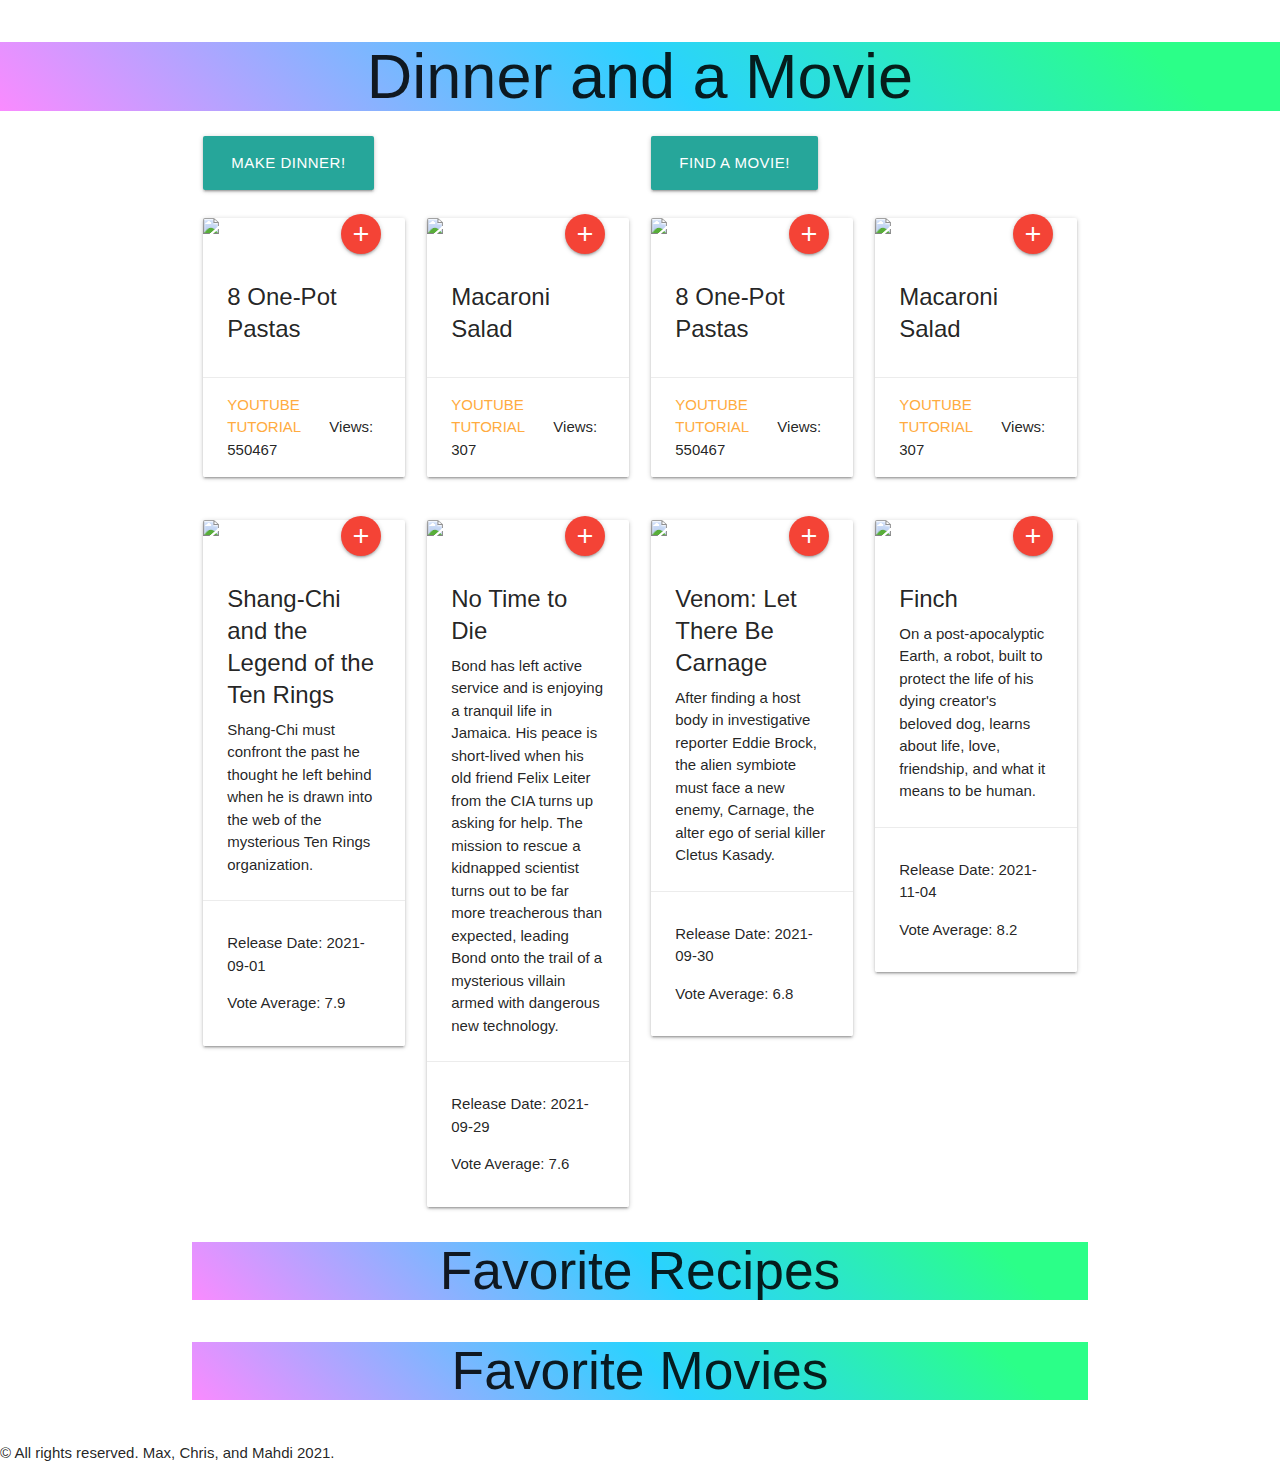
==== index.html @ e1dd2055 "added dynamic query cards" ====
<!DOCTYPE html>
<html lang="en">
<head>
    <meta charset="UTF-8">
    <meta http-equiv="X-UA-Compatible" content="IE=edge">
    <meta name="viewport" content="width=device-width, initial-scale=1.0">
    <!-- Compiled and minified CSS -->
    <link rel="stylesheet" href="https://cdnjs.cloudflare.com/ajax/libs/materialize/1.0.0/css/materialize.min.css">
    <!--icons-->
    <link href="https://fonts.googleapis.com/icon?family=Material+Icons" rel="stylesheet">
    <link rel="stylesheet" href="./assets/css/style.css">
    <title>Dinner and a Movie</title>
</head>
<body>
    <header>
        <h1>Dinner and a Movie</h1>
    </header>

    <!--container for the main content-->
    <div class="container">
        <!--row to contain the buttons on the page-->
        <div class="row">
            <!--make dinner button-->
            <div class="col s6 m6 l6">
                <a class="waves-effect waves-light btn-large btn modal-trigger" href="#dinner-modal">Make Dinner!</a>
            </div>

            <!--find movie button-->
            <div class="col s6 m6 l6">
                <a class="waves-effect waves-light btn-large btn modal-trigger" href="#movie-modal">Find a Movie!</a>
            </div>
        </div>
        <!--Cards to contain API information-->
        <!--1st row for cards-->
        <!--dinner card #1-->
        <div class="row" id="recipe-container">
            <div class="col s12 m3 l3">
                <div class="card" id="recipe1">
                    <div class="card-image">
                        <img src="https://i.ytimg.com/vi/YTZGPCCB2FU/mqdefault.jpg">
                        <a class="btn-floating halfway-fab waves-effect waves-light red"><i class="material-icons">add</i></a>
                    </div>
                    <div class="card-content">
                        <h4 class="card-title">8 One-Pot Pastas</h4>
                    </div>
                    <div class="card-action">
                        <a href="https://www.youtube.com/watch?v=YTZGPCCB2FU" target="_blank">YouTube Tutorial</a>
                        <span>Views: 550467</span>
                    </div>
                </div>
            </div>

            <!--dinner card #2-->
            <div class="col s12 m3 l3">
                <div class="card" id="recipe2">
                    <div class="card-image">
                        <img src="https://i.ytimg.com/vi/81bn4p8H3Kg/mqdefault.jpg">
                        <a class="btn-floating halfway-fab waves-effect waves-light red"><i class="material-icons">add</i></a>
                    </div>
                    <div class="card-content">
                        <h4 class="card-title">Macaroni Salad</h4>
                    </div>
                    <div class="card-action">
                        <a href="https://www.youtube.com/watch?v=81bn4p8H3Kg" target="_blank">YouTube Tutorial</a>
                        <span>Views: 307</span>
                    </div>
                </div>
            </div>

            <!--dinner card #3-->
            <div class="col s12 m3 l3">
                <div class="card" id="recipe3">
                    <div class="card-image">
                        <img src="https://i.ytimg.com/vi/YTZGPCCB2FU/mqdefault.jpg">
                        <a class="btn-floating halfway-fab waves-effect waves-light red"><i class="material-icons">add</i></a>
                    </div>
                    <div class="card-content">
                        <h4 class="card-title">8 One-Pot Pastas</h4>
                    </div>
                    <div class="card-action">
                        <a href="https://www.youtube.com/watch?v=YTZGPCCB2FU" target="_blank">YouTube Tutorial</a>
                        <span>Views: 550467</span>
                    </div>
                </div>
            </div>

            <!--dinner card #4-->
            <div class="col s12 m3 l3">
                <div class="card" id="recipe4">
                    <div class="card-image">
                        <img src="https://i.ytimg.com/vi/81bn4p8H3Kg/mqdefault.jpg">
                        <a class="btn-floating halfway-fab waves-effect waves-light red"><i class="material-icons">add</i></a>
                    </div>
                    <div class="card-content">
                        <h4 class="card-title">Macaroni Salad</h4>
                    </div>
                    <div class="card-action">
                        <a href="https://www.youtube.com/watch?v=81bn4p8H3Kg" target="_blank">YouTube Tutorial</a>
                        <span>Views: 307</span>
                    </div>
                </div>
            </div>
        </div>

        <!--2nd row for cards-->
        <div class="row" id="movie-container">
            <!--movie card #1-->
            <div class="col s12 m3 l3">
                <div class="card" id="movie1">
                    <div class="card-image">
                        <img src="https://image.tmdb.org/t/p/w200/1BIoJGKbXjdFDAqUEiA2VHqkK1Z.jpg">
                        <a class="btn-floating halfway-fab waves-effect waves-light red"><i class="material-icons">add</i></a>
                    </div>
                    <div class="card-content">
                        <h4 class="card-title">Shang-Chi and the Legend of the Ten Rings</h4>
                        <p>Shang-Chi must confront the past he thought he left behind when he is drawn into the web of the mysterious Ten Rings organization.</p>
                    </div>
                    <div class="card-action">
                        <p>Release Date: 2021-09-01</p>
                        <p>Vote Average: 7.9</p>
                    </div>
                </div>
            </div>

            <!--movie card #2-->
            <div class="col s12 m3 l3">
                <div class="card" id="movie2">
                    <div class="card-image">
                        <img src="https://image.tmdb.org/t/p/w200/iUgygt3fscRoKWCV1d0C7FbM9TP.jpg">
                        <a class="btn-floating halfway-fab waves-effect waves-light red"><i class="material-icons">add</i></a>
                    </div>
                    <div class="card-content">
                        <h4 class="card-title">No Time to Die</h4>
                        <p>Bond has left active service and is enjoying a tranquil life in Jamaica. His peace is short-lived when his old friend Felix Leiter from the CIA turns up asking for help. The mission to rescue a kidnapped scientist turns out to be far more treacherous than expected, leading Bond onto the trail of a mysterious villain armed with dangerous new technology.</p>
                    </div>
                    <div class="card-action">
                        <p>Release Date: 2021-09-29</p>
                        <p>Vote Average: 7.6</p>
                    </div>
                </div>
            </div>

            <!--movie card #3-->
            <div class="col s12 m3 l3">
                <div class="card" id="movie3">
                    <div class="card-image">
                        <img src="https://image.tmdb.org/t/p/w200/rjkmN1dniUHVYAtwuV3Tji7FsDO.jpg">
                        <a class="btn-floating halfway-fab waves-effect waves-light red"><i class="material-icons">add</i></a>
                    </div>
                    <div class="card-content">
                        <h4 class="card-title">Venom: Let There Be Carnage</h4>
                        <p>After finding a host body in investigative reporter Eddie Brock, the alien symbiote must face a new enemy, Carnage, the alter ego of serial killer Cletus Kasady.</p>
                    </div>
                    <div class="card-action">
                        <p>Release Date: 2021-09-30</p>
                        <p>Vote Average: 6.8</p>
                    </div>
                </div>
            </div>
            
            <!--movie card #4-->
            <div class="col s12 m3 l3">
                <div class="card" id="movie4">
                    <div class="card-image">
                        <img src="https://image.tmdb.org/t/p/w200/jKuDyqx7jrjiR9cDzB5pxzhJAdv.jpg">
                        <a class="btn-floating halfway-fab waves-effect waves-light red"><i class="material-icons">add</i></a>
                    </div>
                    <div class="card-content">
                        <h4 class="card-title">Finch</h4>
                        <p>On a post-apocalyptic Earth, a robot, built to protect the life of his dying creator's beloved dog, learns about life, love, friendship, and what it means to be human.</p>
                    </div>
                    <div class="card-action">
                        <p>Release Date: 2021-11-04</p>
                        <p>Vote Average: 8.2</p>
                    </div>
                </div>
            </div>
        </div>

        <!--Dinner Modal-->
        <div id="dinner-modal" class="modal">
            <div class="modal-content">
                <form>
                    <div class="input-field col s6">
                        <select name="meal-type" id="meal-type">
                            <option value="" disabled selected>Select a meal type</option>
                            <option value="main course">Main Course</option>
                            <option value="side dish">Side Dish</option>
                            <option value="appetizer">Appetizer</option>
                            <option value="salad">Salad</option>
                            <option value="snack">Snack</option>
                        </select>
                        <label for="meal-type">Select a meal type:</label>
                    </div>
                    <br><br>
                    <div class="input-field col s6">
                        <select name="cuisine" id="cuisine">
                            <option value="" disabled selected>Select a cuisine</option>
                            <option value="African">African</option>
                            <option value="American">American</option>
                            <option value="Chinese">Chinese</option>
                            <option value="French">French</option>
                            <option value="German">German</option>
                            <option value="Italian">Italian</option>
                            <option value="Thai">Thai</option>
                        </select>
                        <label for="cuisine">Select a cuisine:</label>
                    </div>
                    <br><br>
                    <div class="input-field col s6">
                        <select name="diet" id="diet">
                            <option value="" disabled selected>Select a diet</option>
                            <option value="gluten-free">Gluten-free</option>
                            <option value="Vegetarian">Vegetarian</option>
                            <option value="Vegan">Vegan</option>
                        </select>
                        <label for="diet">Select a diet:</label>
                    </div>
                    <br><br>
                    <a class="modal-close waves-effect waves-light btn" id="dinner-submit-btn">Submit</a>
                </form>
            </div>
        </div>

        <!--movie modal-->
        <div id="movie-modal" class="modal">
            <div class="modal-content">
                <form>
                    <div class="input-field col s6">
                        <select name="sort" id="sort">
                            <option value="" disabled selected>Select a value to sort by</option>
                            <option value="popularity.desc">Most Popular</option>
                            <option value="popularity.asc">Least Popular</option>
                            <option value="release_date.desc">Newest Release</option>
                            <option value="release_date.asc">Oldest Release</option>
                        </select>
                        <label for="sort">Select a value to sort by:</label>
                    </div>
                    <br><br>
                    <div class="input-field col s6">
                        <input placeholder="2020" id="year" type="text" class="validate" data-length="4">
                        <label for="year">Year</label>
                    </div>
                    <a class="modal-close waves-effect waves-light btn" id="movie-submit-btn">Submit</a>
                </form>
            </div>
        </div>

        <!--Favorite recipes section-->
        <div class="row">
            <h2>Favorite Recipes</h2>
            <div id="fav-recipe-container"></div>
        </div>
        <!--Favorite movies section-->
        <div class="row">
            <h2>Favorite Movies</h2>
            <div id="fav-movie-container"></div>
        </div>

    </div>


    <footer>
        &copy All rights reserved. Max, Chris, and Mahdi 2021.
    </footer>

    <script src="https://code.jquery.com/jquery-3.4.1.min.js"></script>
    <!-- Compiled and minified JavaScript -->
    <script src="https://cdnjs.cloudflare.com/ajax/libs/materialize/1.0.0/js/materialize.min.js"></script>
    <script src="./assets/js/script.js"></script>
</body>
</html>
---- assets/css/style.css ----
header, h2 {
    text-align: center;
    background: linear-gradient(45deg, #FA8BFF 0%, #2BD2FF 52%, #2BFF88 90%);
    margin-top: 0;
}
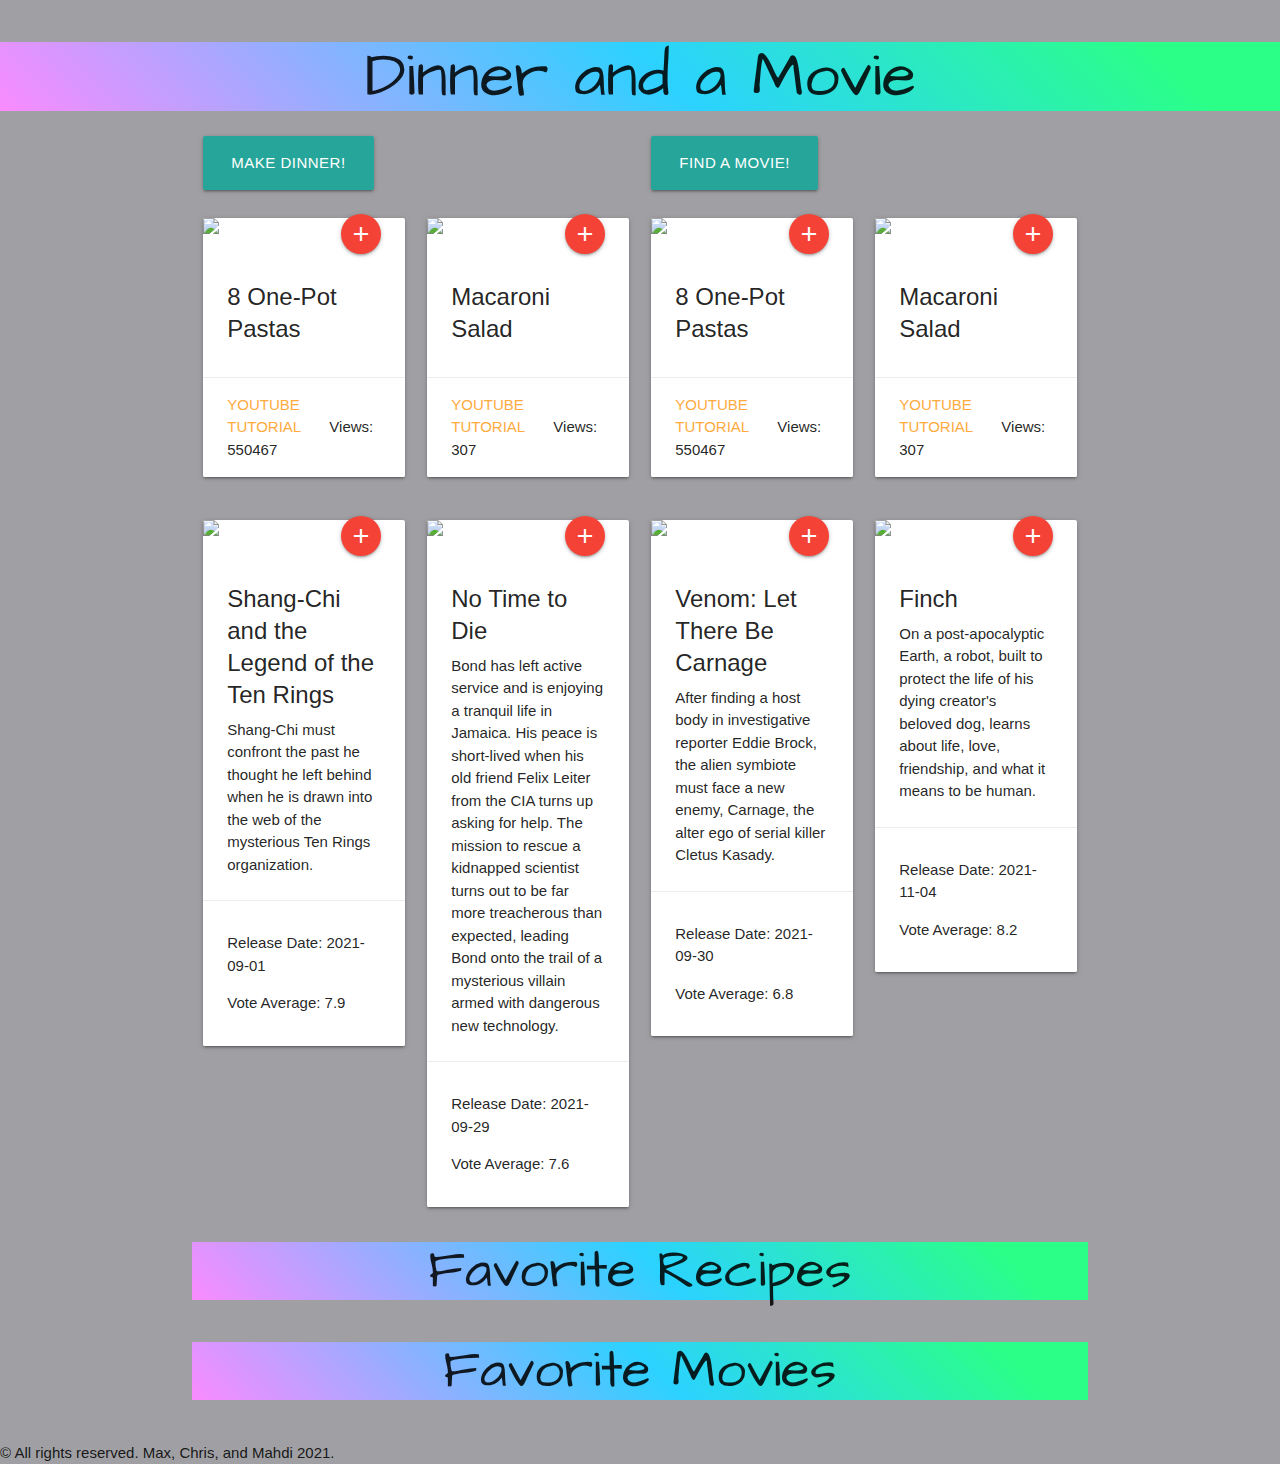
==== commit d56f7ed6: "added background and fonts" ====
--- a/index.html
+++ b/index.html
@@ -8,6 +8,11 @@
     <link rel="stylesheet" href="https://cdnjs.cloudflare.com/ajax/libs/materialize/1.0.0/css/materialize.min.css">
     <!--icons-->
     <link href="https://fonts.googleapis.com/icon?family=Material+Icons" rel="stylesheet">
+    <!--Google Font-->
+    <link rel="preconnect" href="https://fonts.googleapis.com">
+    <link rel="preconnect" href="https://fonts.gstatic.com" crossorigin>
+    <link href="https://fonts.googleapis.com/css2?family=Architects+Daughter&family=Open+Sans:wght@400;700&family=Staatliches&display=swap" rel="stylesheet">
+    <link href="https://fonts.googleapis.com/css2?family=Genos:wght@400;600&family=Open+Sans:wght@400;700&family=Staatliches&display=swap" rel="stylesheet">
     <link rel="stylesheet" href="./assets/css/style.css">
     <title>Dinner and a Movie</title>
 </head>
--- a/assets/css/style.css
+++ b/assets/css/style.css
@@ -2,4 +2,11 @@
     text-align: center;
     background: linear-gradient(45deg, #FA8BFF 0%, #2BD2FF 52%, #2BFF88 90%);
     margin-top: 0;
-}+    font-family: 'Architects Daughter', cursive;
+}
+
+body {
+    background-color: #a0a0a4;
+    /*font-family: 'Open Sans', sans-serif;
+    font-family: 'Staatliches', cursive;*/
+}
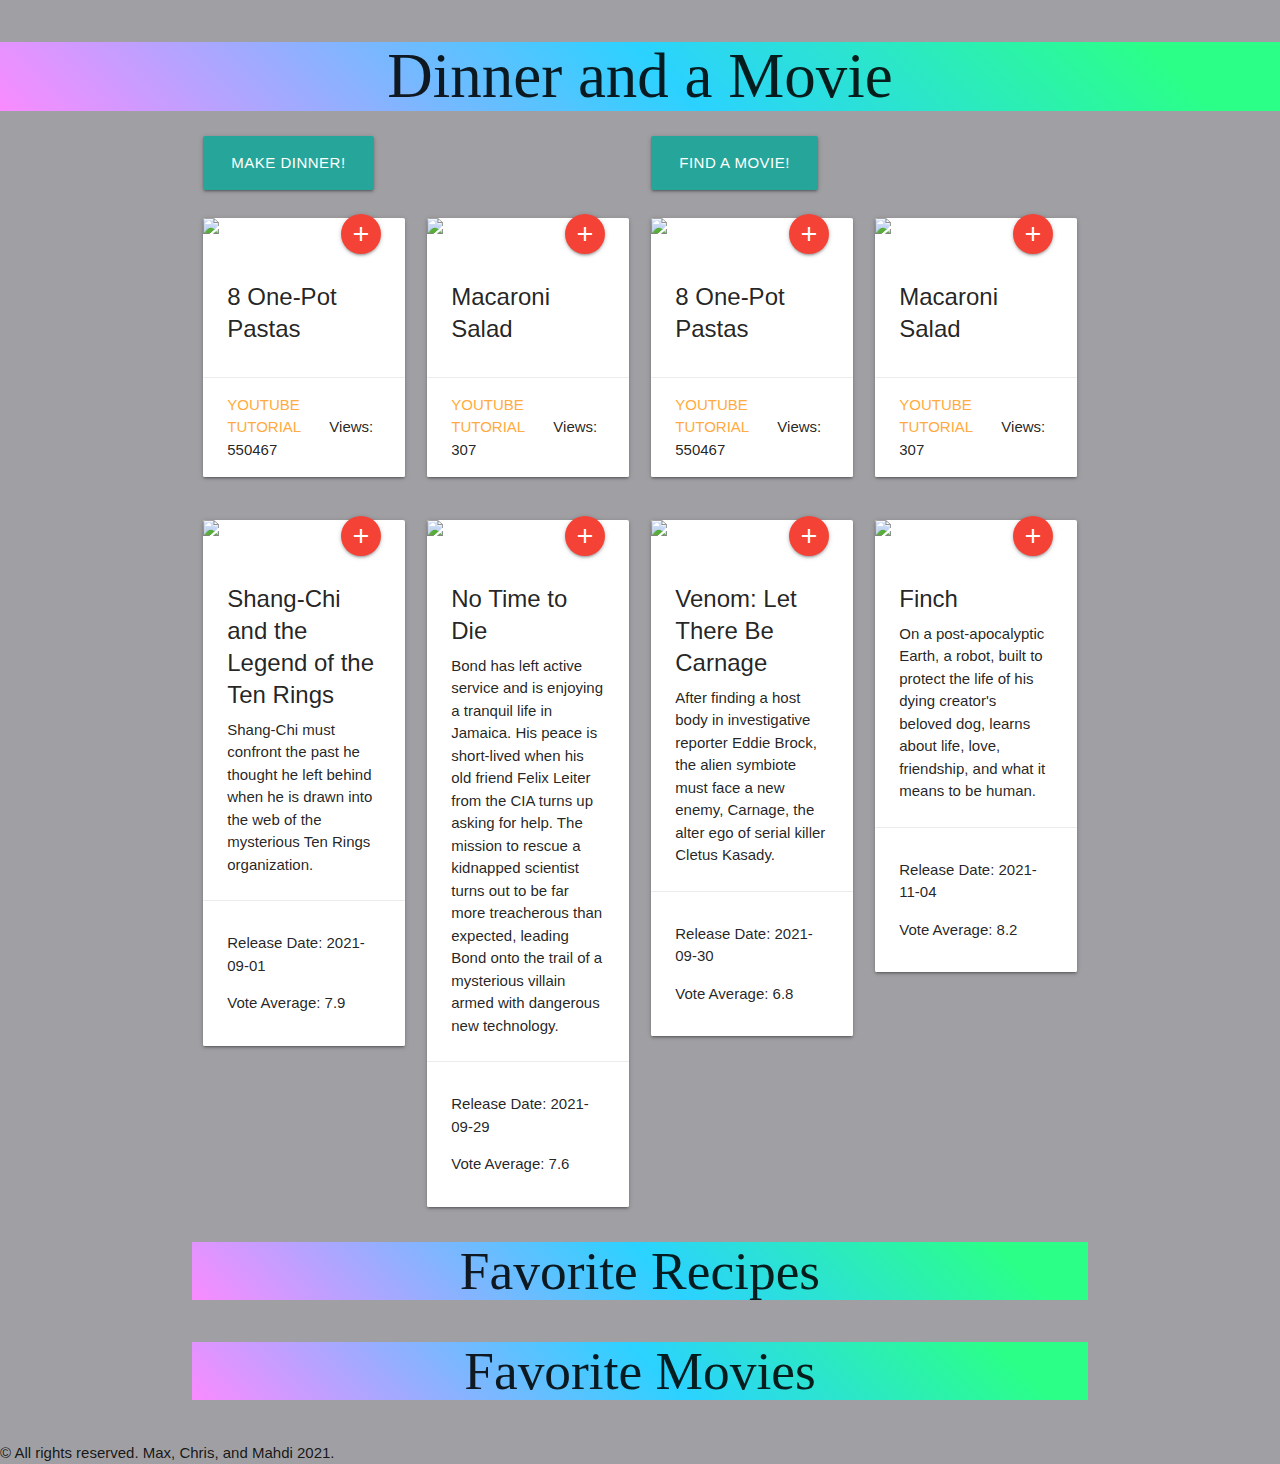
==== commit 20952734: "created function for dynamic movie cards" ====
--- a/index.html
+++ b/index.html
@@ -8,11 +8,6 @@
     <link rel="stylesheet" href="https://cdnjs.cloudflare.com/ajax/libs/materialize/1.0.0/css/materialize.min.css">
     <!--icons-->
     <link href="https://fonts.googleapis.com/icon?family=Material+Icons" rel="stylesheet">
-    <!--Google Font-->
-    <link rel="preconnect" href="https://fonts.googleapis.com">
-    <link rel="preconnect" href="https://fonts.gstatic.com" crossorigin>
-    <link href="https://fonts.googleapis.com/css2?family=Architects+Daughter&family=Open+Sans:wght@400;700&family=Staatliches&display=swap" rel="stylesheet">
-    <link href="https://fonts.googleapis.com/css2?family=Genos:wght@400;600&family=Open+Sans:wght@400;700&family=Staatliches&display=swap" rel="stylesheet">
     <link rel="stylesheet" href="./assets/css/style.css">
     <title>Dinner and a Movie</title>
 </head>
@@ -38,7 +33,7 @@
         <!--Cards to contain API information-->
         <!--1st row for cards-->
         <!--dinner card #1-->
-        <div class="row" id="recipe-container">
+        <div id="card-recipes" class="row">
             <div class="col s12 m3 l3">
                 <div class="card" id="recipe1">
                     <div class="card-image">
@@ -46,8 +41,7 @@
                         <a class="btn-floating halfway-fab waves-effect waves-light red"><i class="material-icons">add</i></a>
                     </div>
                     <div class="card-content">
-                        <h4 class="card-title">8 One-Pot Pastas</h4>
-                    </div>
+                        <h4 class="card-title">8 One-Pot Pastas</h4>                    </div>
                     <div class="card-action">
                         <a href="https://www.youtube.com/watch?v=YTZGPCCB2FU" target="_blank">YouTube Tutorial</a>
                         <span>Views: 550467</span>
@@ -108,7 +102,7 @@
         </div>
 
         <!--2nd row for cards-->
-        <div class="row" id="movie-container">
+        <div id="card-movies" class="row">
             <!--movie card #1-->
             <div class="col s12 m3 l3">
                 <div class="card" id="movie1">
@@ -117,12 +111,12 @@
                         <a class="btn-floating halfway-fab waves-effect waves-light red"><i class="material-icons">add</i></a>
                     </div>
                     <div class="card-content">
-                        <h4 class="card-title">Shang-Chi and the Legend of the Ten Rings</h4>
-                        <p>Shang-Chi must confront the past he thought he left behind when he is drawn into the web of the mysterious Ten Rings organization.</p>
-                    </div>
-                    <div class="card-action">
-                        <p>Release Date: 2021-09-01</p>
-                        <p>Vote Average: 7.9</p>
+                        <h4 class="card-title" id="movie-title">Shang-Chi and the Legend of the Ten Rings</h4>
+                        <p id="overview">Shang-Chi must confront the past he thought he left behind when he is drawn into the web of the mysterious Ten Rings organization.</p>
+                    </div>
+                    <div class="card-action">
+                        <p id="release-date">Release Date: 2021-09-01</p>
+                        <p id="vote-average">Vote Average: 7.9</p>
                     </div>
                 </div>
             </div>
@@ -135,12 +129,12 @@
                         <a class="btn-floating halfway-fab waves-effect waves-light red"><i class="material-icons">add</i></a>
                     </div>
                     <div class="card-content">
-                        <h4 class="card-title">No Time to Die</h4>
-                        <p>Bond has left active service and is enjoying a tranquil life in Jamaica. His peace is short-lived when his old friend Felix Leiter from the CIA turns up asking for help. The mission to rescue a kidnapped scientist turns out to be far more treacherous than expected, leading Bond onto the trail of a mysterious villain armed with dangerous new technology.</p>
-                    </div>
-                    <div class="card-action">
-                        <p>Release Date: 2021-09-29</p>
-                        <p>Vote Average: 7.6</p>
+                        <h4 class="card-title" id="movie-title2">No Time to Die</h4>
+                        <p id="overview2">Bond has left active service and is enjoying a tranquil life in Jamaica. His peace is short-lived when his old friend Felix Leiter from the CIA turns up asking for help. The mission to rescue a kidnapped scientist turns out to be far more treacherous than expected, leading Bond onto the trail of a mysterious villain armed with dangerous new technology.</p>
+                    </div>
+                    <div class="card-action">
+                        <p id="release-date2">Release Date: 2021-09-29</p>
+                        <p id="vote-average2">Vote Average: 7.6</p>
                     </div>
                 </div>
             </div>
@@ -153,12 +147,12 @@
                         <a class="btn-floating halfway-fab waves-effect waves-light red"><i class="material-icons">add</i></a>
                     </div>
                     <div class="card-content">
-                        <h4 class="card-title">Venom: Let There Be Carnage</h4>
-                        <p>After finding a host body in investigative reporter Eddie Brock, the alien symbiote must face a new enemy, Carnage, the alter ego of serial killer Cletus Kasady.</p>
-                    </div>
-                    <div class="card-action">
-                        <p>Release Date: 2021-09-30</p>
-                        <p>Vote Average: 6.8</p>
+                        <h4 class="card-title" id="movie-title3">Venom: Let There Be Carnage</h4>
+                        <p id="overview3">After finding a host body in investigative reporter Eddie Brock, the alien symbiote must face a new enemy, Carnage, the alter ego of serial killer Cletus Kasady.</p>
+                    </div>
+                    <div class="card-action">
+                        <p id="release-date3">Release Date: 2021-09-30</p>
+                        <p id="vote-average3">Vote Average: 6.8</p>
                     </div>
                 </div>
             </div>
@@ -171,12 +165,12 @@
                         <a class="btn-floating halfway-fab waves-effect waves-light red"><i class="material-icons">add</i></a>
                     </div>
                     <div class="card-content">
-                        <h4 class="card-title">Finch</h4>
-                        <p>On a post-apocalyptic Earth, a robot, built to protect the life of his dying creator's beloved dog, learns about life, love, friendship, and what it means to be human.</p>
-                    </div>
-                    <div class="card-action">
-                        <p>Release Date: 2021-11-04</p>
-                        <p>Vote Average: 8.2</p>
+                        <h4 class="card-title" id="movie-title4">Finch</h4>
+                        <p id="overview4">On a post-apocalyptic Earth, a robot, built to protect the life of his dying creator's beloved dog, learns about life, love, friendship, and what it means to be human.</p>
+                    </div>
+                    <div class="card-action">
+                        <p id="release-date4">Release Date: 2021-11-04</p>
+                        <p id="vote-average4">Vote Average: 8.2</p>
                     </div>
                 </div>
             </div>
@@ -189,8 +183,8 @@
                     <div class="input-field col s6">
                         <select name="meal-type" id="meal-type">
                             <option value="" disabled selected>Select a meal type</option>
-                            <option value="main course">Main Course</option>
-                            <option value="side dish">Side Dish</option>
+                            <option value="main-course">Main Course</option>
+                            <option value="side-dish">Side Dish</option>
                             <option value="appetizer">Appetizer</option>
                             <option value="salad">Salad</option>
                             <option value="snack">Snack</option>
@@ -207,6 +201,7 @@
                             <option value="French">French</option>
                             <option value="German">German</option>
                             <option value="Italian">Italian</option>
+                            <option value="Mexican">Mexican</option>
                             <option value="Thai">Thai</option>
                         </select>
                         <label for="cuisine">Select a cuisine:</label>
@@ -234,16 +229,16 @@
                     <div class="input-field col s6">
                         <select name="sort" id="sort">
                             <option value="" disabled selected>Select a value to sort by</option>
-                            <option value="popularity.desc">Most Popular</option>
-                            <option value="popularity.asc">Least Popular</option>
-                            <option value="release_date.desc">Newest Release</option>
-                            <option value="release_date.asc">Oldest Release</option>
+                            <option value="most-popular">Most Popular</option>
+                            <option value="least-popular">Least Popular</option>
+                            <option value="newest-releast">Newest Release</option>
+                            <option value="oldest-release">Oldest Release</option>
                         </select>
                         <label for="sort">Select a value to sort by:</label>
                     </div>
                     <br><br>
                     <div class="input-field col s6">
-                        <input placeholder="2020" id="year" type="text" class="validate" data-length="4">
+                        <input placeholder="2020" id="year" type="text" class="validate">
                         <label for="year">Year</label>
                     </div>
                     <a class="modal-close waves-effect waves-light btn" id="movie-submit-btn">Submit</a>
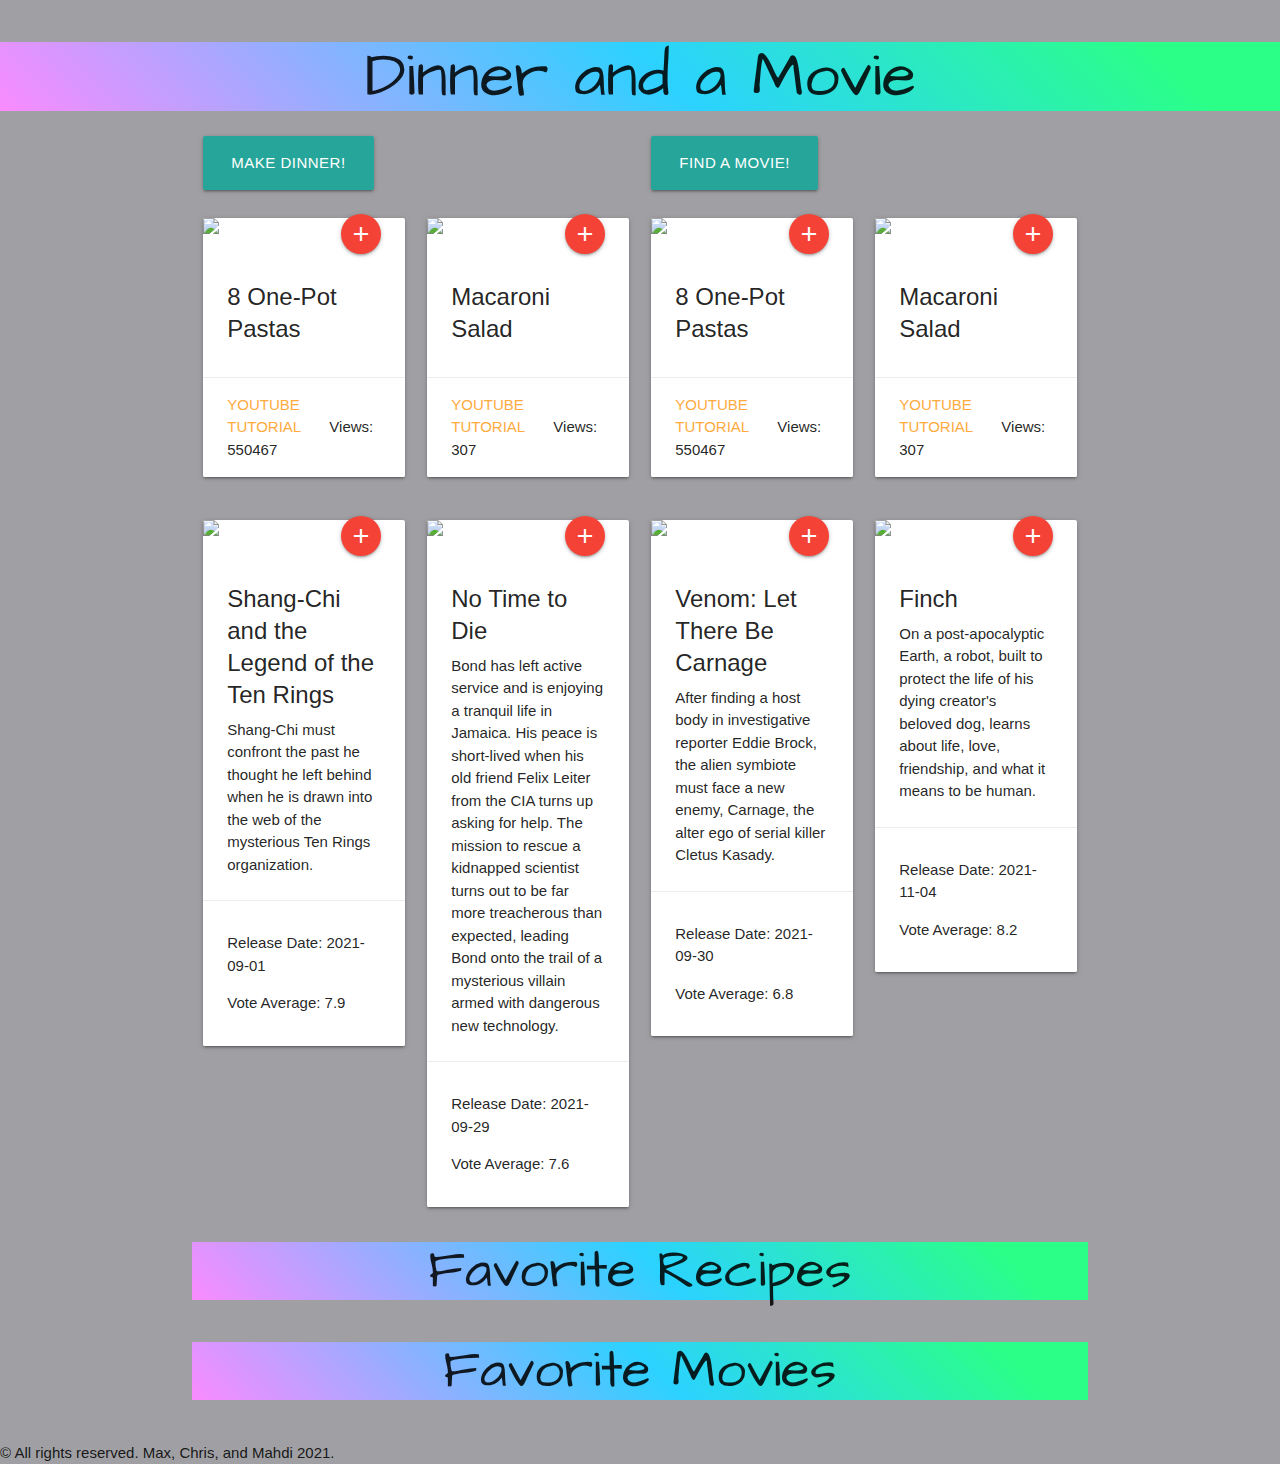
==== commit 95b701ee: "Merge pull request #24 from mwin1201/feature/extras" ====
--- a/index.html
+++ b/index.html
@@ -8,6 +8,11 @@
     <link rel="stylesheet" href="https://cdnjs.cloudflare.com/ajax/libs/materialize/1.0.0/css/materialize.min.css">
     <!--icons-->
     <link href="https://fonts.googleapis.com/icon?family=Material+Icons" rel="stylesheet">
+    <!--Google Font-->
+    <link rel="preconnect" href="https://fonts.googleapis.com">
+    <link rel="preconnect" href="https://fonts.gstatic.com" crossorigin>
+    <link href="https://fonts.googleapis.com/css2?family=Architects+Daughter&family=Open+Sans:wght@400;700&family=Staatliches&display=swap" rel="stylesheet">
+    <link href="https://fonts.googleapis.com/css2?family=Genos:wght@400;600&family=Open+Sans:wght@400;700&family=Staatliches&display=swap" rel="stylesheet">
     <link rel="stylesheet" href="./assets/css/style.css">
     <title>Dinner and a Movie</title>
 </head>
@@ -33,7 +38,7 @@
         <!--Cards to contain API information-->
         <!--1st row for cards-->
         <!--dinner card #1-->
-        <div id="card-recipes" class="row">
+        <div class="row" id="recipe-container">
             <div class="col s12 m3 l3">
                 <div class="card" id="recipe1">
                     <div class="card-image">
@@ -41,7 +46,8 @@
                         <a class="btn-floating halfway-fab waves-effect waves-light red"><i class="material-icons">add</i></a>
                     </div>
                     <div class="card-content">
-                        <h4 class="card-title">8 One-Pot Pastas</h4>                    </div>
+                        <h4 class="card-title">8 One-Pot Pastas</h4>
+                    </div>
                     <div class="card-action">
                         <a href="https://www.youtube.com/watch?v=YTZGPCCB2FU" target="_blank">YouTube Tutorial</a>
                         <span>Views: 550467</span>
@@ -102,7 +108,7 @@
         </div>
 
         <!--2nd row for cards-->
-        <div id="card-movies" class="row">
+        <div class="row" id="movie-container">
             <!--movie card #1-->
             <div class="col s12 m3 l3">
                 <div class="card" id="movie1">
@@ -111,12 +117,12 @@
                         <a class="btn-floating halfway-fab waves-effect waves-light red"><i class="material-icons">add</i></a>
                     </div>
                     <div class="card-content">
-                        <h4 class="card-title" id="movie-title">Shang-Chi and the Legend of the Ten Rings</h4>
-                        <p id="overview">Shang-Chi must confront the past he thought he left behind when he is drawn into the web of the mysterious Ten Rings organization.</p>
-                    </div>
-                    <div class="card-action">
-                        <p id="release-date">Release Date: 2021-09-01</p>
-                        <p id="vote-average">Vote Average: 7.9</p>
+                        <h4 class="card-title">Shang-Chi and the Legend of the Ten Rings</h4>
+                        <p>Shang-Chi must confront the past he thought he left behind when he is drawn into the web of the mysterious Ten Rings organization.</p>
+                    </div>
+                    <div class="card-action">
+                        <p>Release Date: 2021-09-01</p>
+                        <p>Vote Average: 7.9</p>
                     </div>
                 </div>
             </div>
@@ -129,12 +135,12 @@
                         <a class="btn-floating halfway-fab waves-effect waves-light red"><i class="material-icons">add</i></a>
                     </div>
                     <div class="card-content">
-                        <h4 class="card-title" id="movie-title2">No Time to Die</h4>
-                        <p id="overview2">Bond has left active service and is enjoying a tranquil life in Jamaica. His peace is short-lived when his old friend Felix Leiter from the CIA turns up asking for help. The mission to rescue a kidnapped scientist turns out to be far more treacherous than expected, leading Bond onto the trail of a mysterious villain armed with dangerous new technology.</p>
-                    </div>
-                    <div class="card-action">
-                        <p id="release-date2">Release Date: 2021-09-29</p>
-                        <p id="vote-average2">Vote Average: 7.6</p>
+                        <h4 class="card-title">No Time to Die</h4>
+                        <p>Bond has left active service and is enjoying a tranquil life in Jamaica. His peace is short-lived when his old friend Felix Leiter from the CIA turns up asking for help. The mission to rescue a kidnapped scientist turns out to be far more treacherous than expected, leading Bond onto the trail of a mysterious villain armed with dangerous new technology.</p>
+                    </div>
+                    <div class="card-action">
+                        <p>Release Date: 2021-09-29</p>
+                        <p>Vote Average: 7.6</p>
                     </div>
                 </div>
             </div>
@@ -147,12 +153,12 @@
                         <a class="btn-floating halfway-fab waves-effect waves-light red"><i class="material-icons">add</i></a>
                     </div>
                     <div class="card-content">
-                        <h4 class="card-title" id="movie-title3">Venom: Let There Be Carnage</h4>
-                        <p id="overview3">After finding a host body in investigative reporter Eddie Brock, the alien symbiote must face a new enemy, Carnage, the alter ego of serial killer Cletus Kasady.</p>
-                    </div>
-                    <div class="card-action">
-                        <p id="release-date3">Release Date: 2021-09-30</p>
-                        <p id="vote-average3">Vote Average: 6.8</p>
+                        <h4 class="card-title">Venom: Let There Be Carnage</h4>
+                        <p>After finding a host body in investigative reporter Eddie Brock, the alien symbiote must face a new enemy, Carnage, the alter ego of serial killer Cletus Kasady.</p>
+                    </div>
+                    <div class="card-action">
+                        <p>Release Date: 2021-09-30</p>
+                        <p>Vote Average: 6.8</p>
                     </div>
                 </div>
             </div>
@@ -165,12 +171,12 @@
                         <a class="btn-floating halfway-fab waves-effect waves-light red"><i class="material-icons">add</i></a>
                     </div>
                     <div class="card-content">
-                        <h4 class="card-title" id="movie-title4">Finch</h4>
-                        <p id="overview4">On a post-apocalyptic Earth, a robot, built to protect the life of his dying creator's beloved dog, learns about life, love, friendship, and what it means to be human.</p>
-                    </div>
-                    <div class="card-action">
-                        <p id="release-date4">Release Date: 2021-11-04</p>
-                        <p id="vote-average4">Vote Average: 8.2</p>
+                        <h4 class="card-title">Finch</h4>
+                        <p>On a post-apocalyptic Earth, a robot, built to protect the life of his dying creator's beloved dog, learns about life, love, friendship, and what it means to be human.</p>
+                    </div>
+                    <div class="card-action">
+                        <p>Release Date: 2021-11-04</p>
+                        <p>Vote Average: 8.2</p>
                     </div>
                 </div>
             </div>
@@ -183,8 +189,8 @@
                     <div class="input-field col s6">
                         <select name="meal-type" id="meal-type">
                             <option value="" disabled selected>Select a meal type</option>
-                            <option value="main-course">Main Course</option>
-                            <option value="side-dish">Side Dish</option>
+                            <option value="main course">Main Course</option>
+                            <option value="side dish">Side Dish</option>
                             <option value="appetizer">Appetizer</option>
                             <option value="salad">Salad</option>
                             <option value="snack">Snack</option>
@@ -201,7 +207,6 @@
                             <option value="French">French</option>
                             <option value="German">German</option>
                             <option value="Italian">Italian</option>
-                            <option value="Mexican">Mexican</option>
                             <option value="Thai">Thai</option>
                         </select>
                         <label for="cuisine">Select a cuisine:</label>
@@ -229,16 +234,16 @@
                     <div class="input-field col s6">
                         <select name="sort" id="sort">
                             <option value="" disabled selected>Select a value to sort by</option>
-                            <option value="most-popular">Most Popular</option>
-                            <option value="least-popular">Least Popular</option>
-                            <option value="newest-releast">Newest Release</option>
-                            <option value="oldest-release">Oldest Release</option>
+                            <option value="popularity.desc">Most Popular</option>
+                            <option value="popularity.asc">Least Popular</option>
+                            <option value="release_date.desc">Newest Release</option>
+                            <option value="release_date.asc">Oldest Release</option>
                         </select>
                         <label for="sort">Select a value to sort by:</label>
                     </div>
                     <br><br>
                     <div class="input-field col s6">
-                        <input placeholder="2020" id="year" type="text" class="validate">
+                        <input placeholder="2020" id="year" type="text" class="validate" data-length="4">
                         <label for="year">Year</label>
                     </div>
                     <a class="modal-close waves-effect waves-light btn" id="movie-submit-btn">Submit</a>
